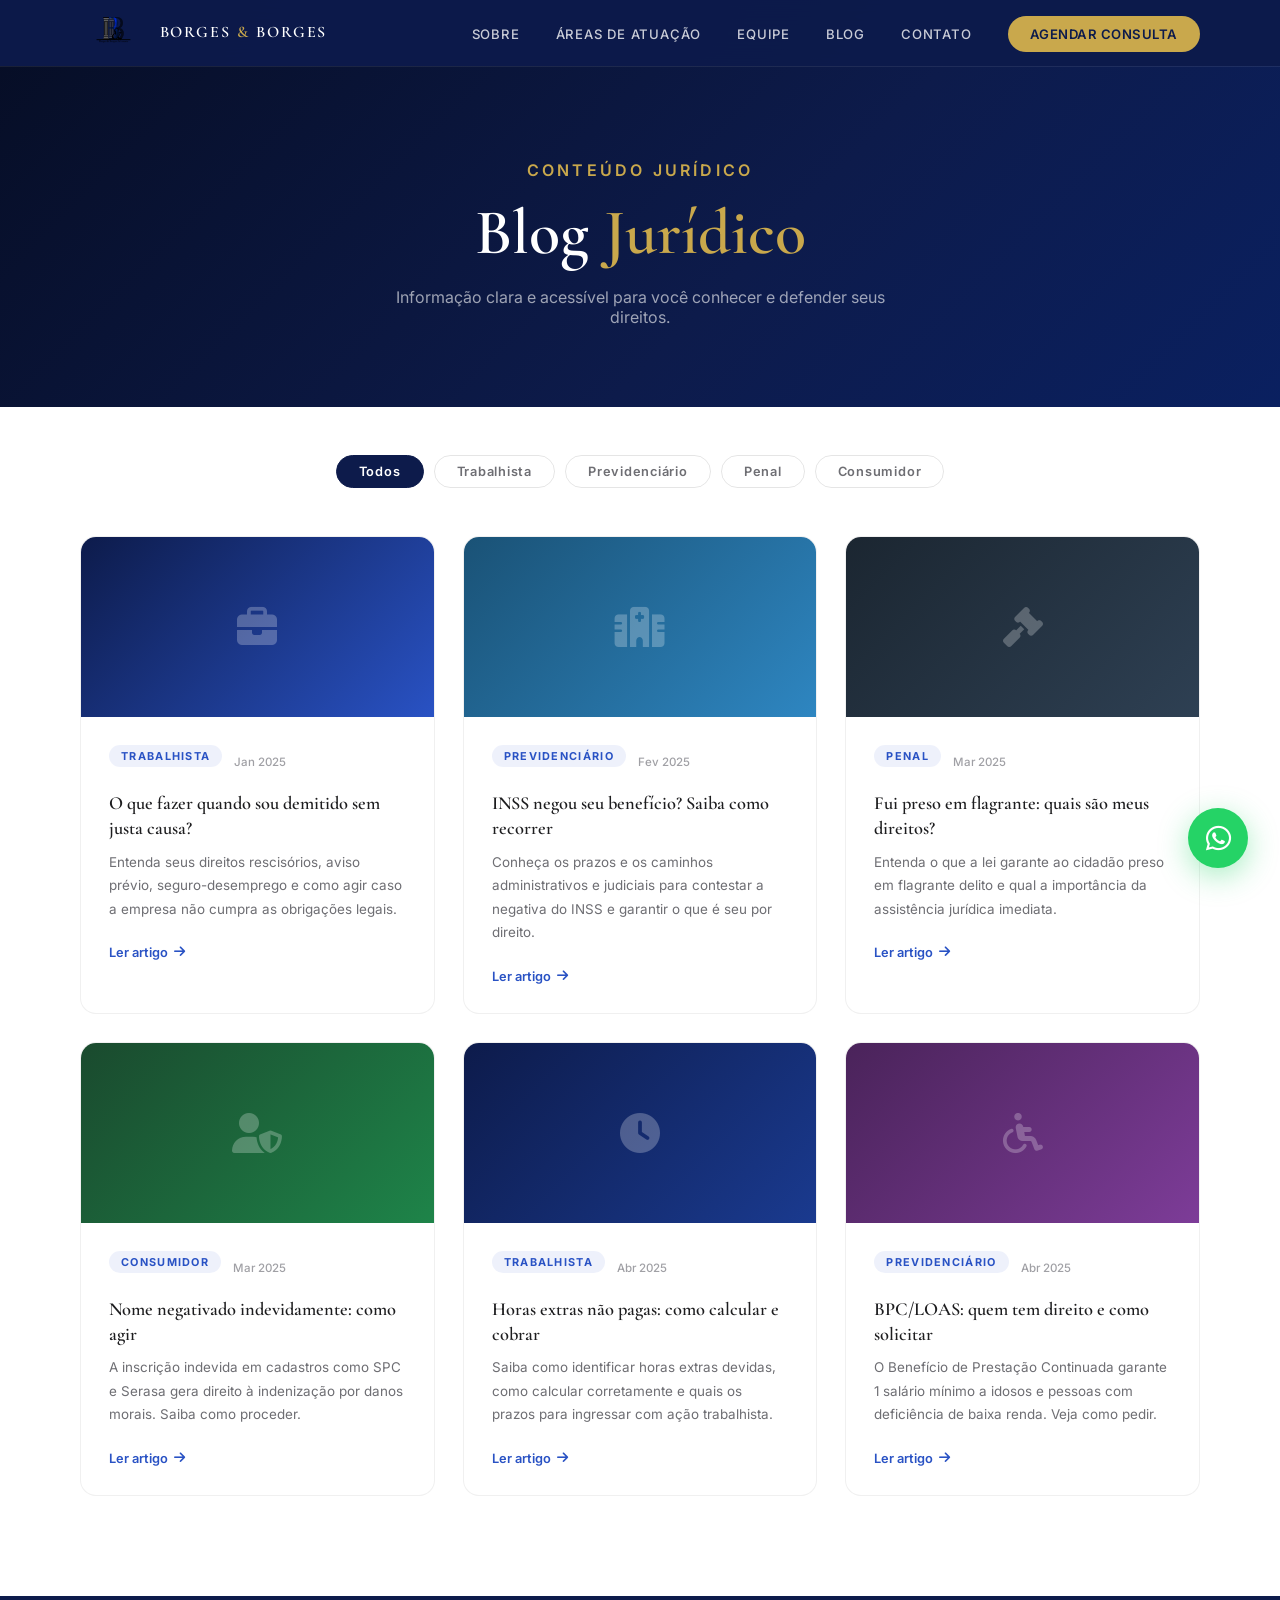
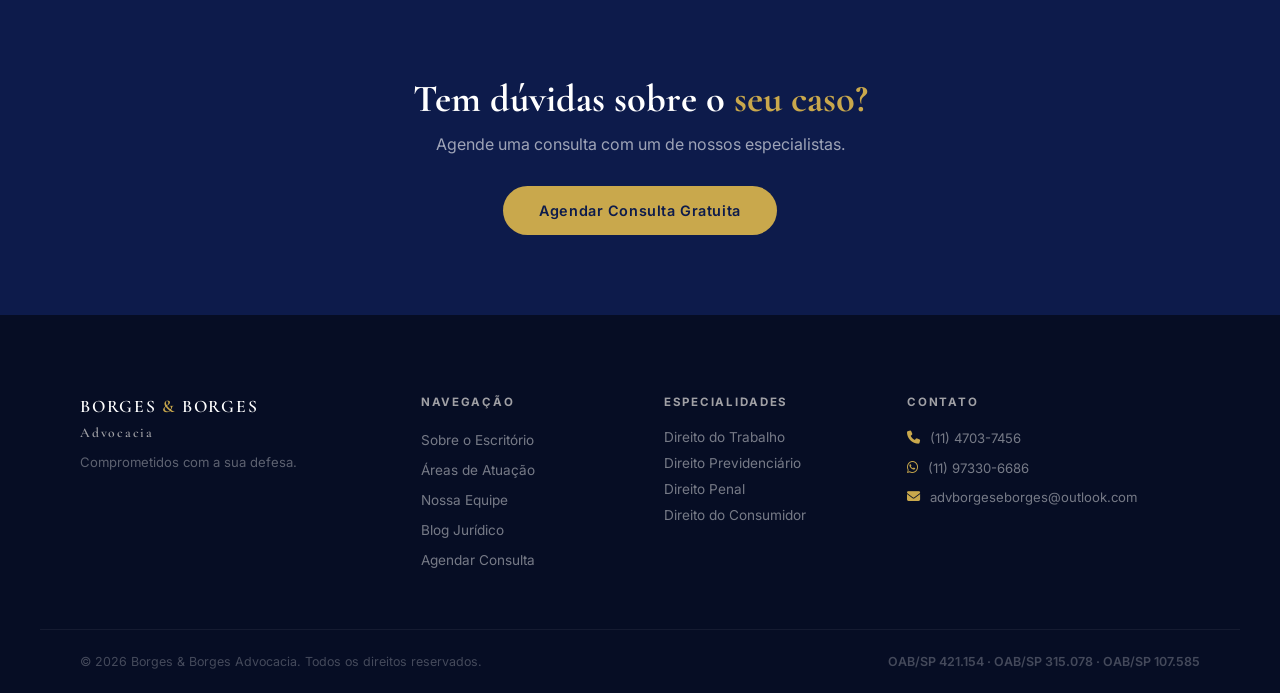
==== blog.html @ b7317983 "Initial commit: Borges & Borges Advocacia website - Minimalist design inspired by Apple - Multi-step" ====
<!DOCTYPE html>
<html lang="pt-BR">
<head>
  <meta charset="UTF-8" />
  <meta name="viewport" content="width=device-width, initial-scale=1.0" />
  <meta name="description" content="Blog Jurídico — Borges & Borges Advocacia. Artigos sobre Direito do Trabalho, Previdenciário, Penal e do Consumidor." />
  <title>Blog Jurídico — Borges & Borges Advocacia</title>
  <link rel="preconnect" href="https://fonts.googleapis.com" />
  <link rel="preconnect" href="https://fonts.gstatic.com" crossorigin />
  <link href="https://fonts.googleapis.com/css2?family=Cormorant+Garamond:ital,wght@0,300;0,400;0,500;0,600;0,700;1,400;1,600&family=Inter:wght@300;400;500;600&display=swap" rel="stylesheet" />
  <link rel="stylesheet" href="https://cdnjs.cloudflare.com/ajax/libs/font-awesome/6.5.0/css/all.min.css" />
  <link rel="stylesheet" href="css/style.css" />
  <style>
    /* Blog page extras */
    .blog-hero {
      background: linear-gradient(135deg, #060d24 0%, #0d1b4b 60%, #0a2060 100%);
      padding: 160px 40px 80px;
      text-align: center;
    }
    .blog-hero h1 {
      font-family: var(--font-serif);
      font-size: clamp(2.5rem, 5vw, 4rem);
      color: var(--white);
      font-weight: 600;
      margin-bottom: 16px;
    }
    .blog-hero h1 em { color: var(--gold); font-style: normal; }
    .blog-hero p {
      font-size: 1rem;
      color: rgba(255,255,255,0.6);
      max-width: 500px;
      margin: 0 auto;
    }

    .blog-filters {
      display: flex; justify-content: center; gap: 10px;
      flex-wrap: wrap;
      padding: 48px 40px 0;
      max-width: 900px; margin: 0 auto;
    }
    .filter-btn {
      padding: 8px 22px;
      border-radius: 50px;
      font-size: 0.8rem;
      font-weight: 600;
      letter-spacing: 0.06em;
      border: 1.5px solid rgba(0,0,0,0.1);
      background: transparent;
      color: var(--gray);
      cursor: pointer;
      transition: all 0.2s;
    }
    .filter-btn.active, .filter-btn:hover {
      background: var(--navy);
      color: var(--white);
      border-color: var(--navy);
    }

    .blog-page-grid {
      max-width: 1200px; margin: 0 auto;
      padding: 48px 40px 100px;
      display: grid;
      grid-template-columns: repeat(3, 1fr);
      gap: 28px;
    }

    .blog-page-card {
      background: var(--white);
      border-radius: 16px;
      overflow: hidden;
      border: 1px solid rgba(0,0,0,0.06);
      transition: all 0.4s ease;
    }
    .blog-page-card:hover { transform: translateY(-6px); box-shadow: 0 20px 60px rgba(0,0,0,0.1); }

    .blog-page-img {
      height: 180px;
      display: flex; align-items: center; justify-content: center;
    }
    .blog-page-img i { font-size: 2.5rem; color: rgba(255,255,255,0.25); }

    .blog-page-body { padding: 28px; }
    .blog-page-meta {
      display: flex; align-items: center; gap: 12px;
      margin-bottom: 12px;
    }
    .blog-page-date {
      font-size: 0.72rem;
      color: var(--silver);
      font-weight: 500;
    }
    .blog-page-body h3 {
      font-family: var(--font-serif);
      font-size: 1.15rem;
      font-weight: 600;
      color: var(--dark);
      line-height: 1.35;
      margin-bottom: 10px;
    }
    .blog-page-body p {
      font-size: 0.84rem;
      color: var(--gray);
      line-height: 1.75;
      margin-bottom: 20px;
    }
    .blog-read-link {
      display: inline-flex; align-items: center; gap: 6px;
      font-size: 0.8rem;
      font-weight: 600;
      color: var(--blue-light);
      transition: gap 0.2s;
    }
    .blog-read-link:hover { gap: 10px; }

    .blog-cta-banner {
      background: var(--navy);
      padding: 80px 40px;
      text-align: center;
    }
    .blog-cta-banner h2 {
      font-family: var(--font-serif);
      font-size: clamp(1.8rem, 3vw, 2.8rem);
      color: var(--white);
      margin-bottom: 12px;
    }
    .blog-cta-banner h2 em { color: var(--gold); font-style: normal; }
    .blog-cta-banner p {
      color: rgba(255,255,255,0.6);
      margin-bottom: 32px;
      font-size: 1rem;
    }

    @media (max-width: 900px) {
      .blog-page-grid { grid-template-columns: 1fr 1fr; }
    }
    @media (max-width: 600px) {
      .blog-page-grid { grid-template-columns: 1fr; padding: 32px 24px 60px; }
      .blog-hero { padding: 140px 24px 60px; }
      .blog-filters { padding: 32px 24px 0; }
    }
  </style>
</head>
<body>

  <!-- Navbar -->
  <nav id="navbar" class="scrolled">
    <div class="nav-container">
      <a href="index.html" class="nav-logo">
        <img src="assets/logo.png" alt="Borges & Borges Advocacia" onerror="this.style.display='none'" />
        <span class="nav-logo-text">BORGES <em>&</em> BORGES</span>
      </a>
      <ul class="nav-links">
        <li><a href="index.html#sobre">Sobre</a></li>
        <li><a href="index.html#areas">Áreas de Atuação</a></li>
        <li><a href="index.html#equipe">Equipe</a></li>
        <li><a href="blog.html">Blog</a></li>
        <li><a href="index.html#contato">Contato</a></li>
        <li><a href="index.html#agendamento" class="nav-cta">Agendar Consulta</a></li>
      </ul>
      <button class="nav-toggle" id="navToggle" aria-label="Menu">
        <span></span><span></span><span></span>
      </button>
    </div>
  </nav>

  <!-- Blog Hero -->
  <div class="blog-hero">
    <p class="section-eyebrow" style="color:var(--gold); display:block; margin-bottom:14px;">Conteúdo Jurídico</p>
    <h1>Blog <em>Jurídico</em></h1>
    <p>Informação clara e acessível para você conhecer e defender seus direitos.</p>
  </div>

  <!-- Filters -->
  <div class="blog-filters">
    <button class="filter-btn active">Todos</button>
    <button class="filter-btn">Trabalhista</button>
    <button class="filter-btn">Previdenciário</button>
    <button class="filter-btn">Penal</button>
    <button class="filter-btn">Consumidor</button>
  </div>

  <!-- Articles Grid -->
  <div class="blog-page-grid">

    <article class="blog-page-card reveal-up">
      <div class="blog-page-img" style="background: linear-gradient(135deg, var(--navy), #2952c4);">
        <i class="fas fa-briefcase"></i>
      </div>
      <div class="blog-page-body">
        <div class="blog-page-meta">
          <span class="blog-tag">Trabalhista</span>
          <span class="blog-page-date">Jan 2025</span>
        </div>
        <h3>O que fazer quando sou demitido sem justa causa?</h3>
        <p>Entenda seus direitos rescisórios, aviso prévio, seguro-desemprego e como agir caso a empresa não cumpra as obrigações legais.</p>
        <a href="#" class="blog-read-link">Ler artigo <i class="fas fa-arrow-right"></i></a>
      </div>
    </article>

    <article class="blog-page-card reveal-up delay-1">
      <div class="blog-page-img" style="background: linear-gradient(135deg, #1a5276, #2e86c1);">
        <i class="fas fa-hospital"></i>
      </div>
      <div class="blog-page-body">
        <div class="blog-page-meta">
          <span class="blog-tag">Previdenciário</span>
          <span class="blog-page-date">Fev 2025</span>
        </div>
        <h3>INSS negou seu benefício? Saiba como recorrer</h3>
        <p>Conheça os prazos e os caminhos administrativos e judiciais para contestar a negativa do INSS e garantir o que é seu por direito.</p>
        <a href="#" class="blog-read-link">Ler artigo <i class="fas fa-arrow-right"></i></a>
      </div>
    </article>

    <article class="blog-page-card reveal-up delay-2">
      <div class="blog-page-img" style="background: linear-gradient(135deg, #1b2631, #2e4053);">
        <i class="fas fa-gavel"></i>
      </div>
      <div class="blog-page-body">
        <div class="blog-page-meta">
          <span class="blog-tag">Penal</span>
          <span class="blog-page-date">Mar 2025</span>
        </div>
        <h3>Fui preso em flagrante: quais são meus direitos?</h3>
        <p>Entenda o que a lei garante ao cidadão preso em flagrante delito e qual a importância da assistência jurídica imediata.</p>
        <a href="#" class="blog-read-link">Ler artigo <i class="fas fa-arrow-right"></i></a>
      </div>
    </article>

    <article class="blog-page-card reveal-up delay-1">
      <div class="blog-page-img" style="background: linear-gradient(135deg, #1a4a2e, #1e8449);">
        <i class="fas fa-user-shield"></i>
      </div>
      <div class="blog-page-body">
        <div class="blog-page-meta">
          <span class="blog-tag">Consumidor</span>
          <span class="blog-page-date">Mar 2025</span>
        </div>
        <h3>Nome negativado indevidamente: como agir</h3>
        <p>A inscrição indevida em cadastros como SPC e Serasa gera direito à indenização por danos morais. Saiba como proceder.</p>
        <a href="#" class="blog-read-link">Ler artigo <i class="fas fa-arrow-right"></i></a>
      </div>
    </article>

    <article class="blog-page-card reveal-up delay-2">
      <div class="blog-page-img" style="background: linear-gradient(135deg, var(--navy), #1a3a8f);">
        <i class="fas fa-clock"></i>
      </div>
      <div class="blog-page-body">
        <div class="blog-page-meta">
          <span class="blog-tag">Trabalhista</span>
          <span class="blog-page-date">Abr 2025</span>
        </div>
        <h3>Horas extras não pagas: como calcular e cobrar</h3>
        <p>Saiba como identificar horas extras devidas, como calcular corretamente e quais os prazos para ingressar com ação trabalhista.</p>
        <a href="#" class="blog-read-link">Ler artigo <i class="fas fa-arrow-right"></i></a>
      </div>
    </article>

    <article class="blog-page-card reveal-up delay-3">
      <div class="blog-page-img" style="background: linear-gradient(135deg, #4a235a, #7d3c98);">
        <i class="fas fa-wheelchair"></i>
      </div>
      <div class="blog-page-body">
        <div class="blog-page-meta">
          <span class="blog-tag">Previdenciário</span>
          <span class="blog-page-date">Abr 2025</span>
        </div>
        <h3>BPC/LOAS: quem tem direito e como solicitar</h3>
        <p>O Benefício de Prestação Continuada garante 1 salário mínimo a idosos e pessoas com deficiência de baixa renda. Veja como pedir.</p>
        <a href="#" class="blog-read-link">Ler artigo <i class="fas fa-arrow-right"></i></a>
      </div>
    </article>

  </div>

  <!-- CTA Banner -->
  <div class="blog-cta-banner">
    <h2>Tem dúvidas sobre o <em>seu caso?</em></h2>
    <p>Agende uma consulta com um de nossos especialistas.</p>
    <a href="index.html#agendamento" class="btn-primary">Agendar Consulta Gratuita</a>
  </div>

  <!-- Footer -->
  <footer id="footer">
    <div class="footer-top">
      <div class="footer-brand">
        <p class="footer-brand-name">BORGES <span>&</span> BORGES<br /><em>Advocacia</em></p>
        <p class="footer-tagline">Comprometidos com a sua defesa.</p>
      </div>
      <div class="footer-nav">
        <h5>Navegação</h5>
        <ul>
          <li><a href="index.html#sobre">Sobre o Escritório</a></li>
          <li><a href="index.html#areas">Áreas de Atuação</a></li>
          <li><a href="index.html#equipe">Nossa Equipe</a></li>
          <li><a href="blog.html">Blog Jurídico</a></li>
          <li><a href="index.html#agendamento">Agendar Consulta</a></li>
        </ul>
      </div>
      <div class="footer-areas">
        <h5>Especialidades</h5>
        <ul>
          <li>Direito do Trabalho</li>
          <li>Direito Previdenciário</li>
          <li>Direito Penal</li>
          <li>Direito do Consumidor</li>
        </ul>
      </div>
      <div class="footer-contact">
        <h5>Contato</h5>
        <p><i class="fas fa-phone"></i> (11) 4703-7456</p>
        <p><i class="fab fa-whatsapp"></i> (11) 97330-6686</p>
        <p><i class="fas fa-envelope"></i> advborgeseborges@outlook.com</p>
      </div>
    </div>
    <div class="footer-bottom">
      <p>© <span id="year"></span> Borges & Borges Advocacia. Todos os direitos reservados.</p>
      <p class="footer-oab">OAB/SP 421.154 · OAB/SP 315.078 · OAB/SP 107.585</p>
    </div>
  </footer>

  <a href="https://wa.me/5511973306686?text=Olá!%20Vim%20pelo%20site%20e%20gostaria%20de%20agendar%20uma%20consulta."
     target="_blank" class="whatsapp-float" aria-label="WhatsApp">
    <i class="fab fa-whatsapp"></i>
    <span class="wpp-tooltip">Fale no WhatsApp</span>
  </a>

  <button id="backTop" aria-label="Voltar ao topo"><i class="fas fa-chevron-up"></i></button>

  <script>
    // Filter buttons
    document.querySelectorAll('.filter-btn').forEach(btn => {
      btn.addEventListener('click', function() {
        document.querySelectorAll('.filter-btn').forEach(b => b.classList.remove('active'));
        this.classList.add('active');
      });
    });
    // Year
    document.getElementById('year').textContent = new Date().getFullYear();
    // Back to top
    const backTop = document.getElementById('backTop');
    window.addEventListener('scroll', () => {
      backTop.classList.toggle('visible', window.scrollY > 400);
    });
    backTop.addEventListener('click', () => window.scrollTo({ top: 0, behavior: 'smooth' }));
    // Reveal
    const obs = new IntersectionObserver(entries => {
      entries.forEach(e => { if (e.isIntersecting) { e.target.classList.add('visible'); obs.unobserve(e.target); }});
    }, { threshold: 0.1 });
    document.querySelectorAll('.reveal-up').forEach(el => obs.observe(el));
  </script>
</body>
</html>
---- css/style.css ----
/* ═══════════════════════════════════════════════════
   BORGES & BORGES ADVOCACIA — Stylesheet
   Design: Apple-inspired minimalism + Red Bull dynamics
═══════════════════════════════════════════════════ */

/* ── Reset & Variables ──────────────────────────── */
*, *::before, *::after { box-sizing: border-box; margin: 0; padding: 0; }

:root {
  --navy:       #0d1b4b;
  --blue:       #1a3a8f;
  --blue-light: #2952c4;
  --black:      #0a0a0a;
  --dark:       #1d1d1f;
  --gray:       #6e6e73;
  --silver:     #a0a0a5;
  --off-white:  #f5f5f7;
  --white:      #ffffff;
  --gold:       #c9a84c;

  --font-serif: 'Cormorant Garamond', Georgia, serif;
  --font-sans:  'Inter', -apple-system, sans-serif;

  --radius:     12px;
  --transition: 0.4s cubic-bezier(0.25, 0.46, 0.45, 0.94);
  --shadow:     0 20px 60px rgba(0,0,0,0.12);
  --shadow-lg:  0 40px 100px rgba(0,0,0,0.2);
}

html { scroll-behavior: smooth; font-size: 16px; }

body {
  font-family: var(--font-sans);
  background: var(--white);
  color: var(--dark);
  overflow-x: hidden;
  -webkit-font-smoothing: antialiased;
}

a { text-decoration: none; color: inherit; }
ul { list-style: none; }
img { max-width: 100%; display: block; }
input, select, textarea, button { font-family: var(--font-sans); }

.hidden { display: none !important; }

/* ── Loader ─────────────────────────────────────── */
#loader {
  position: fixed; inset: 0;
  background: var(--navy);
  display: flex; align-items: center; justify-content: center;
  z-index: 9999;
  transition: opacity 0.6s ease, visibility 0.6s ease;
}
#loader.hide { opacity: 0; visibility: hidden; }

.loader-inner { text-align: center; }
.loader-logo { width: 80px; margin: 0 auto 20px; opacity: 0.9; }
.loader-text {
  font-family: var(--font-serif);
  font-size: 1.4rem;
  color: var(--white);
  letter-spacing: 0.3em;
  font-weight: 300;
}
.loader-text span { color: var(--gold); }
.loader-bar {
  width: 200px; height: 2px;
  background: rgba(255,255,255,0.15);
  margin: 20px auto 0;
  border-radius: 2px;
  overflow: hidden;
}
.loader-fill {
  height: 100%;
  background: linear-gradient(90deg, var(--gold), var(--blue-light));
  animation: loading 1.8s ease forwards;
}
@keyframes loading {
  from { width: 0; }
  to   { width: 100%; }
}

/* ── Navbar ─────────────────────────────────────── */
#navbar {
  position: fixed; top: 0; left: 0; right: 0;
  z-index: 1000;
  padding: 20px 0;
  transition: all 0.4s ease;
}
#navbar.scrolled {
  background: rgba(13, 27, 75, 0.96);
  backdrop-filter: blur(20px);
  -webkit-backdrop-filter: blur(20px);
  padding: 14px 0;
  box-shadow: 0 1px 0 rgba(255,255,255,0.08);
}

.nav-container {
  max-width: 1200px; margin: 0 auto;
  padding: 0 40px;
  display: flex; align-items: center; justify-content: space-between;
}

.nav-logo {
  display: flex; align-items: center; gap: 12px;
}
.nav-logo img { height: 38px; width: auto; }
.nav-logo-text {
  font-family: var(--font-serif);
  font-size: 1rem;
  color: var(--white);
  font-weight: 600;
  letter-spacing: 0.12em;
  line-height: 1.2;
}
.nav-logo-text em { color: var(--gold); font-style: normal; }

.nav-links {
  display: flex; align-items: center; gap: 36px;
}
.nav-links a {
  font-size: 0.82rem;
  font-weight: 500;
  color: rgba(255,255,255,0.78);
  letter-spacing: 0.06em;
  transition: color var(--transition);
  text-transform: uppercase;
}
.nav-links a:hover { color: var(--white); }

.nav-cta {
  background: var(--gold) !important;
  color: var(--navy) !important;
  padding: 10px 22px;
  border-radius: 50px;
  font-weight: 600 !important;
  color: var(--navy) !important;
  letter-spacing: 0.04em !important;
  transition: all var(--transition) !important;
}
.nav-cta:hover { background: #e0b95a !important; transform: translateY(-1px); }

.nav-toggle {
  display: none;
  flex-direction: column; gap: 5px;
  background: none; border: none; cursor: pointer; padding: 4px;
}
.nav-toggle span {
  display: block; width: 24px; height: 2px;
  background: var(--white);
  transition: all 0.3s ease;
  border-radius: 2px;
}

/* Mobile Menu */
.mobile-menu {
  position: fixed; top: 0; right: -100%;
  width: 280px; height: 100vh;
  background: var(--navy);
  z-index: 999;
  transition: right 0.4s cubic-bezier(0.25, 0.46, 0.45, 0.94);
  padding: 100px 40px 40px;
  box-shadow: -20px 0 60px rgba(0,0,0,0.3);
}
.mobile-menu.open { right: 0; }
.mobile-menu ul { display: flex; flex-direction: column; gap: 24px; }
.mobile-menu a {
  font-size: 1.1rem;
  color: rgba(255,255,255,0.8);
  font-weight: 500;
  transition: color 0.2s;
}
.mobile-menu a:hover { color: var(--white); }
.mobile-menu .cta {
  background: var(--gold);
  color: var(--navy);
  padding: 12px 24px;
  border-radius: 50px;
  text-align: center;
  font-weight: 600;
  display: block;
}

/* ── Scroll Animations ──────────────────────────── */
.reveal-up, .reveal-left, .reveal-right {
  opacity: 0;
  transition: opacity 0.8s ease, transform 0.8s cubic-bezier(0.25, 0.46, 0.45, 0.94);
}
.reveal-up    { transform: translateY(50px); }
.reveal-left  { transform: translateX(-50px); }
.reveal-right { transform: translateX(50px); }

.reveal-up.visible,
.reveal-left.visible,
.reveal-right.visible {
  opacity: 1;
  transform: translate(0);
}

.delay-1 { transition-delay: 0.1s; }
.delay-2 { transition-delay: 0.2s; }
.delay-3 { transition-delay: 0.3s; }
.delay-4 { transition-delay: 0.4s; }

/* ── Buttons ────────────────────────────────────── */
.btn-primary {
  display: inline-flex; align-items: center; gap: 8px;
  background: var(--gold);
  color: var(--navy);
  padding: 16px 36px;
  border-radius: 50px;
  font-weight: 600;
  font-size: 0.9rem;
  letter-spacing: 0.04em;
  border: none; cursor: pointer;
  transition: all var(--transition);
}
.btn-primary:hover { background: #e0b95a; transform: translateY(-2px); box-shadow: 0 12px 30px rgba(201,168,76,0.35); }
.btn-primary.full { width: 100%; justify-content: center; }

.btn-ghost {
  display: inline-flex; align-items: center; gap: 8px;
  background: transparent;
  color: var(--white);
  padding: 16px 36px;
  border-radius: 50px;
  font-weight: 500;
  font-size: 0.9rem;
  letter-spacing: 0.04em;
  border: 1.5px solid rgba(255,255,255,0.35);
  transition: all var(--transition);
}
.btn-ghost:hover { border-color: var(--white); background: rgba(255,255,255,0.08); }

.btn-outline {
  display: inline-flex; align-items: center; gap: 8px;
  background: transparent;
  color: var(--navy);
  padding: 14px 32px;
  border-radius: 50px;
  font-weight: 600;
  font-size: 0.85rem;
  letter-spacing: 0.04em;
  border: 2px solid var(--navy);
  transition: all var(--transition);
}
.btn-outline:hover { background: var(--navy); color: var(--white); }

/* ── Section Commons ────────────────────────────── */
.section-container {
  max-width: 1200px;
  margin: 0 auto;
  padding: 120px 40px;
}

.section-header { text-align: center; margin-bottom: 72px; }
.section-eyebrow {
  display: inline-block;
  font-size: 0.75rem;
  font-weight: 600;
  letter-spacing: 0.2em;
  text-transform: uppercase;
  color: var(--blue-light);
  margin-bottom: 14px;
}
.section-eyebrow.light { color: var(--gold); }

.section-title {
  font-family: var(--font-serif);
  font-size: clamp(2.2rem, 4vw, 3.4rem);
  font-weight: 600;
  color: var(--dark);
  line-height: 1.15;
}
.section-title em { color: var(--blue); font-style: normal; }
.section-title.light { color: var(--white); }
.section-title.light em { color: var(--gold); }

.section-subtitle {
  font-size: 1.05rem;
  color: var(--gray);
  max-width: 580px;
  margin: 16px auto 0;
  line-height: 1.7;
}

/* ── Hero ───────────────────────────────────────── */
#hero {
  position: relative;
  min-height: 100vh;
  display: flex; align-items: center; justify-content: center;
  overflow: hidden;
}

.hero-bg {
  position: absolute; inset: 0;
  background: linear-gradient(135deg, #060d24 0%, #0d1b4b 50%, #0a2060 100%);
}
.hero-overlay {
  position: absolute; inset: 0;
  background: radial-gradient(ellipse at 70% 50%, rgba(26,58,143,0.4) 0%, transparent 70%);
}
.hero-grid {
  position: absolute; inset: 0;
  background-image:
    linear-gradient(rgba(255,255,255,0.03) 1px, transparent 1px),
    linear-gradient(90deg, rgba(255,255,255,0.03) 1px, transparent 1px);
  background-size: 80px 80px;
  mask-image: radial-gradient(ellipse at center, black 20%, transparent 80%);
}

.hero-content {
  position: relative; z-index: 2;
  text-align: center;
  padding: 0 24px;
  max-width: 900px;
}

.hero-eyebrow {
  display: inline-block;
  font-size: 0.72rem;
  font-weight: 600;
  letter-spacing: 0.3em;
  text-transform: uppercase;
  color: var(--gold);
  margin-bottom: 24px;
}

.hero-title {
  font-family: var(--font-serif);
  font-size: clamp(3rem, 7vw, 6rem);
  font-weight: 600;
  color: var(--white);
  line-height: 1.05;
  margin-bottom: 24px;
}
.hero-title-accent {
  background: linear-gradient(135deg, var(--gold) 0%, #e8c96a 50%, var(--gold) 100%);
  -webkit-background-clip: text;
  -webkit-text-fill-color: transparent;
  background-clip: text;
}

.hero-subtitle {
  font-size: clamp(0.95rem, 1.8vw, 1.15rem);
  color: rgba(255,255,255,0.65);
  line-height: 1.8;
  margin-bottom: 48px;
}

.hero-actions {
  display: flex; align-items: center; justify-content: center;
  gap: 16px; flex-wrap: wrap;
}

.hero-scroll {
  position: absolute; bottom: 40px; left: 50%;
  transform: translateX(-50%);
  display: flex; flex-direction: column; align-items: center; gap: 8px;
  color: rgba(255,255,255,0.4);
  font-size: 0.7rem;
  letter-spacing: 0.15em;
  text-transform: uppercase;
}
.hero-scroll-line {
  width: 1px; height: 50px;
  background: linear-gradient(to bottom, rgba(255,255,255,0.4), transparent);
  animation: scrollLine 2s ease infinite;
}
@keyframes scrollLine {
  0%   { transform: scaleY(0); transform-origin: top; }
  50%  { transform: scaleY(1); transform-origin: top; }
  51%  { transform: scaleY(1); transform-origin: bottom; }
  100% { transform: scaleY(0); transform-origin: bottom; }
}

/* ── Stats ──────────────────────────────────────── */
#stats {
  background: var(--dark);
  padding: 0;
}
.stats-container {
  max-width: 1200px; margin: 0 auto;
  padding: 60px 40px;
  display: flex; align-items: center; justify-content: space-around;
  flex-wrap: wrap; gap: 32px;
}
.stat-item {
  text-align: center;
}
.stat-number {
  display: block;
  font-family: var(--font-serif);
  font-size: 3.2rem;
  font-weight: 600;
  color: var(--white);
  line-height: 1;
}
.stat-symbol {
  font-family: var(--font-serif);
  font-size: 2rem;
  color: var(--gold);
  vertical-align: super;
}
.stat-label {
  display: block;
  font-size: 0.75rem;
  font-weight: 500;
  color: var(--silver);
  letter-spacing: 0.1em;
  text-transform: uppercase;
  margin-top: 8px;
}
.stat-divider {
  width: 1px; height: 60px;
  background: rgba(255,255,255,0.1);
}

/* ── Sobre ──────────────────────────────────────── */
#sobre { background: var(--off-white); }

.sobre-grid {
  display: grid;
  grid-template-columns: 1fr 1fr;
  gap: 80px;
  align-items: center;
}

.sobre-visual { position: relative; }
.sobre-img-frame {
  position: relative;
  width: 100%; padding-top: 110%;
  border-radius: var(--radius);
  overflow: hidden;
}
.sobre-img-bg {
  position: absolute; inset: 0;
  background: linear-gradient(135deg, var(--navy) 0%, var(--blue) 60%, var(--blue-light) 100%);
  display: flex; align-items: center; justify-content: center;
}
.sobre-img-bg::after {
  content: '';
  position: absolute; inset: 0;
  background: url("data:image/svg+xml,%3Csvg width='60' height='60' viewBox='0 0 60 60' xmlns='http://www.w3.org/2000/svg'%3E%3Cg fill='none' fill-rule='evenodd'%3E%3Cg fill='%23ffffff' fill-opacity='0.04'%3E%3Cpath d='M36 34v-4h-2v4h-4v2h4v4h2v-4h4v-2h-4zm0-30V0h-2v4h-4v2h4v4h2V6h4V4h-4zM6 34v-4H4v4H0v2h4v4h2v-4h4v-2H6zM6 4V0H4v4H0v2h4v4h2V6h4V4H6z'/%3E%3C/g%3E%3C/g%3E%3C/svg%3E");
}

.sobre-badge {
  position: absolute; bottom: -20px; right: -20px;
  background: var(--gold);
  color: var(--navy);
  padding: 20px 24px;
  border-radius: var(--radius);
  display: flex; align-items: center; gap: 10px;
  font-weight: 700;
  font-size: 0.9rem;
  box-shadow: var(--shadow);
  z-index: 2;
}
.sobre-badge i { font-size: 1.4rem; }

.sobre-pillar {
  position: absolute; left: -30px; top: 50%;
  transform: translateY(-50%);
  display: flex; gap: 6px;
}
.pillar-line {
  width: 4px; height: 80px;
  background: linear-gradient(to bottom, var(--navy), transparent);
  border-radius: 4px;
  opacity: 0.3;
}

.sobre-text .section-eyebrow { text-align: left; }
.section-title { text-align: left; }

.sobre-desc {
  font-size: 1rem;
  color: var(--gray);
  line-height: 1.8;
  margin-top: 20px;
}
.sobre-desc strong { color: var(--dark); }

.sobre-valores {
  display: flex; flex-direction: column; gap: 20px;
  margin-top: 36px;
}
.valor-item {
  display: flex; align-items: flex-start; gap: 16px;
}
.valor-item i {
  font-size: 1.2rem;
  color: var(--blue-light);
  margin-top: 2px;
  flex-shrink: 0;
}
.valor-item strong { display: block; font-size: 0.95rem; color: var(--dark); }
.valor-item span { font-size: 0.85rem; color: var(--gray); }

/* ── Áreas ──────────────────────────────────────── */
#areas { background: var(--white); }

.areas-grid {
  display: grid;
  grid-template-columns: repeat(4, 1fr);
  gap: 24px;
}

.area-card {
  position: relative;
  background: var(--off-white);
  border-radius: 16px;
  padding: 40px 32px;
  overflow: hidden;
  border: 1px solid rgba(0,0,0,0.06);
  transition: all var(--transition);
  cursor: default;
}
.area-card:hover {
  background: var(--navy);
  transform: translateY(-8px);
  box-shadow: var(--shadow-lg);
  border-color: transparent;
}

.area-icon {
  width: 56px; height: 56px;
  background: var(--navy);
  border-radius: 14px;
  display: flex; align-items: center; justify-content: center;
  margin-bottom: 24px;
  transition: background var(--transition);
}
.area-card:hover .area-icon { background: rgba(255,255,255,0.15); }
.area-icon i { font-size: 1.3rem; color: var(--gold); }

.area-card h3 {
  font-family: var(--font-serif);
  font-size: 1.3rem;
  font-weight: 600;
  color: var(--dark);
  margin-bottom: 14px;
  transition: color var(--transition);
}
.area-card:hover h3 { color: var(--white); }

.area-card p {
  font-size: 0.85rem;
  color: var(--gray);
  line-height: 1.75;
  transition: color var(--transition);
}
.area-card:hover p { color: rgba(255,255,255,0.65); }

.area-link {
  display: inline-flex; align-items: center; gap: 8px;
  font-size: 0.82rem;
  font-weight: 600;
  color: var(--blue-light);
  margin-top: 24px;
  letter-spacing: 0.04em;
  transition: all var(--transition);
}
.area-card:hover .area-link { color: var(--gold); }
.area-link i { transition: transform 0.2s; }
.area-link:hover i { transform: translateX(4px); }

.area-bg-icon {
  position: absolute; right: -10px; bottom: -20px;
  font-size: 7rem;
  color: rgba(0,0,0,0.04);
  pointer-events: none;
  transition: color var(--transition);
}
.area-card:hover .area-bg-icon { color: rgba(255,255,255,0.04); }

/* ── Equipe ─────────────────────────────────────── */
#equipe { background: var(--off-white); }

.equipe-grid {
  display: grid;
  grid-template-columns: repeat(3, 1fr);
  gap: 28px;
}

.membro-card {
  background: var(--white);
  border-radius: 20px;
  padding: 40px 32px;
  border: 1px solid rgba(0,0,0,0.06);
  transition: all var(--transition);
  position: relative;
}
.membro-card:hover { transform: translateY(-6px); box-shadow: var(--shadow); }
.membro-card.featured {
  background: var(--navy);
  border-color: transparent;
}

.membro-avatar {
  position: relative;
  margin-bottom: 28px;
}
.avatar-placeholder {
  width: 80px; height: 80px;
  background: linear-gradient(135deg, var(--navy), var(--blue-light));
  border-radius: 50%;
  display: flex; align-items: center; justify-content: center;
}
.membro-card.featured .avatar-placeholder {
  background: linear-gradient(135deg, var(--gold), #e8c96a);
}
.avatar-placeholder span {
  font-family: var(--font-serif);
  font-size: 1.6rem;
  font-weight: 600;
  color: var(--white);
}
.membro-card.featured .avatar-placeholder span { color: var(--navy); }

.membro-status {
  position: absolute; top: 0; right: 0;
  font-size: 0.68rem;
  font-weight: 600;
  letter-spacing: 0.08em;
  text-transform: uppercase;
  background: var(--off-white);
  color: var(--gray);
  padding: 5px 12px;
  border-radius: 50px;
}
.membro-status.admin { background: var(--gold); color: var(--navy); }
.membro-card.featured .membro-status {
  background: rgba(255,255,255,0.15);
  color: var(--gold);
}

.membro-card h3 {
  font-family: var(--font-serif);
  font-size: 1.25rem;
  font-weight: 600;
  color: var(--dark);
  line-height: 1.3;
  margin-bottom: 6px;
}
.membro-card.featured h3 { color: var(--white); }

.membro-oab {
  font-size: 0.75rem;
  font-weight: 600;
  color: var(--blue-light);
  letter-spacing: 0.1em;
  margin-bottom: 16px;
}
.membro-card.featured .membro-oab { color: var(--gold); }

.membro-desc {
  font-size: 0.85rem;
  color: var(--gray);
  line-height: 1.75;
  margin-bottom: 20px;
}
.membro-card.featured .membro-desc { color: rgba(255,255,255,0.6); }

.membro-areas {
  display: flex; flex-wrap: wrap; gap: 6px;
}
.membro-areas span {
  font-size: 0.7rem;
  font-weight: 600;
  letter-spacing: 0.06em;
  padding: 4px 12px;
  border-radius: 50px;
  background: var(--off-white);
  color: var(--navy);
  border: 1px solid rgba(0,0,0,0.08);
}
.membro-card.featured .membro-areas span {
  background: rgba(255,255,255,0.1);
  color: rgba(255,255,255,0.7);
  border-color: rgba(255,255,255,0.15);
}

/* ── Agendamento ────────────────────────────────── */
#agendamento { background: var(--navy); }

.agendar-wrapper {
  display: grid;
  grid-template-columns: 1fr 1fr;
  gap: 80px;
  align-items: start;
}

.agendar-desc {
  font-size: 1rem;
  color: rgba(255,255,255,0.6);
  line-height: 1.8;
  margin-top: 20px;
  margin-bottom: 36px;
}

.agendar-opcoes {
  display: flex; flex-direction: column; gap: 20px;
}
.opcao-item {
  display: flex; align-items: flex-start; gap: 16px;
}
.opcao-item i {
  font-size: 1.1rem;
  color: var(--gold);
  margin-top: 2px;
  flex-shrink: 0;
  width: 20px;
}
.opcao-item strong { display: block; font-size: 0.9rem; color: var(--white); }
.opcao-item span { font-size: 0.82rem; color: rgba(255,255,255,0.5); }

/* Form Box */
.agendar-form-box {
  background: var(--white);
  border-radius: 20px;
  padding: 48px 40px;
  box-shadow: var(--shadow-lg);
}

.form-steps { position: relative; }
.form-step { display: none; }
.form-step.active { display: block; }

.form-step h4 {
  font-family: var(--font-serif);
  font-size: 1.15rem;
  color: var(--dark);
  margin-bottom: 24px;
}

.tipo-grid {
  display: grid; grid-template-columns: repeat(3, 1fr);
  gap: 10px; margin-bottom: 20px;
}
.tipo-option input { display: none; }
.tipo-card {
  display: flex; flex-direction: column; align-items: center;
  gap: 8px; padding: 16px 10px;
  border: 2px solid var(--off-white);
  border-radius: var(--radius);
  cursor: pointer;
  transition: all 0.2s;
}
.tipo-card i { font-size: 1.4rem; color: var(--silver); transition: color 0.2s; }
.tipo-card span { font-size: 0.75rem; font-weight: 600; color: var(--gray); }
.tipo-option input:checked + .tipo-card {
  border-color: var(--blue-light);
  background: rgba(41,82,196,0.06);
}
.tipo-option input:checked + .tipo-card i { color: var(--blue-light); }

.form-group { margin-bottom: 16px; }
.form-group label {
  display: block;
  font-size: 0.78rem;
  font-weight: 600;
  color: var(--dark);
  margin-bottom: 6px;
  letter-spacing: 0.04em;
}
.form-group input,
.form-group select,
.form-group textarea {
  width: 100%;
  padding: 12px 16px;
  border: 1.5px solid #e5e5ea;
  border-radius: 10px;
  font-size: 0.9rem;
  color: var(--dark);
  background: var(--white);
  transition: border-color 0.2s, box-shadow 0.2s;
  outline: none;
  appearance: none;
}
.form-group input:focus,
.form-group select:focus,
.form-group textarea:focus {
  border-color: var(--blue-light);
  box-shadow: 0 0 0 3px rgba(41,82,196,0.1);
}
.form-group textarea { resize: vertical; min-height: 80px; }

.form-row {
  display: grid; grid-template-columns: 1fr 1fr; gap: 12px;
}

.form-nav {
  display: flex; justify-content: space-between; align-items: center;
  margin-top: 20px; gap: 12px;
}

.btn-step-next {
  display: inline-flex; align-items: center; gap: 8px;
  background: var(--navy);
  color: var(--white);
  border: none; cursor: pointer;
  padding: 12px 28px;
  border-radius: 50px;
  font-size: 0.85rem;
  font-weight: 600;
  transition: all var(--transition);
  margin-top: 10px;
}
.btn-step-next:hover { background: var(--blue); }

.btn-step-back {
  display: inline-flex; align-items: center; gap: 8px;
  background: transparent;
  color: var(--gray);
  border: 1.5px solid #e5e5ea; cursor: pointer;
  padding: 12px 20px;
  border-radius: 50px;
  font-size: 0.85rem;
  font-weight: 500;
  transition: all 0.2s;
}
.btn-step-back:hover { border-color: var(--gray); color: var(--dark); }

.form-obs {
  font-size: 0.78rem;
  color: var(--silver);
  margin: 8px 0 16px;
  line-height: 1.5;
}

.step-dots {
  display: flex; justify-content: center; gap: 8px;
  margin-top: 28px;
}
.dot {
  width: 8px; height: 8px;
  border-radius: 50%;
  background: #e5e5ea;
  transition: all 0.3s;
  cursor: pointer;
}
.dot.active { background: var(--navy); width: 24px; border-radius: 4px; }

/* Success Step */
.success-step { text-align: center; padding: 20px 0; }
.success-icon { font-size: 3.5rem; color: #34c759; margin-bottom: 16px; }
.success-step h4 { font-size: 1.3rem; color: var(--dark); margin-bottom: 10px; }
.success-step p { font-size: 0.9rem; color: var(--gray); line-height: 1.6; margin-bottom: 24px; }
.btn-whatsapp-form {
  display: inline-flex; align-items: center; gap: 10px;
  background: #25d366;
  color: var(--white);
  padding: 14px 28px;
  border-radius: 50px;
  font-weight: 600;
  font-size: 0.9rem;
  transition: all var(--transition);
}
.btn-whatsapp-form:hover { background: #1db954; transform: translateY(-2px); }
.btn-whatsapp-form i { font-size: 1.2rem; }

/* ── Blog ───────────────────────────────────────── */
#blog { background: var(--white); }

.blog-grid {
  display: grid;
  grid-template-columns: 1.6fr 1fr;
  grid-template-rows: auto auto;
  gap: 24px;
}

.blog-card {
  background: var(--off-white);
  border-radius: 16px;
  overflow: hidden;
  border: 1px solid rgba(0,0,0,0.06);
  transition: all var(--transition);
}
.blog-card:hover { transform: translateY(-4px); box-shadow: var(--shadow); }
.blog-card.featured { grid-row: span 2; display: flex; flex-direction: column; }

.blog-img-placeholder {
  width: 100%; height: 200px;
  background: linear-gradient(135deg, var(--navy), var(--blue-light));
  display: flex; align-items: center; justify-content: center;
}
.blog-img-placeholder i { font-size: 3rem; color: rgba(255,255,255,0.2); }
.blog-img-placeholder.small { height: 120px; }
.blog-card.featured .blog-img-placeholder { height: 260px; flex-shrink: 0; }

.blog-content { padding: 28px; flex: 1; }
.blog-card.featured .blog-content h3 { font-size: 1.4rem; }

.blog-tag {
  display: inline-block;
  font-size: 0.68rem;
  font-weight: 700;
  letter-spacing: 0.12em;
  text-transform: uppercase;
  color: var(--blue-light);
  background: rgba(41,82,196,0.08);
  padding: 4px 12px;
  border-radius: 50px;
  margin-bottom: 12px;
}

.blog-content h3 {
  font-family: var(--font-serif);
  font-size: 1.1rem;
  font-weight: 600;
  color: var(--dark);
  line-height: 1.3;
  margin-bottom: 10px;
}

.blog-content p {
  font-size: 0.85rem;
  color: var(--gray);
  line-height: 1.7;
  margin-bottom: 16px;
}

.blog-link {
  display: inline-flex; align-items: center; gap: 6px;
  font-size: 0.8rem;
  font-weight: 600;
  color: var(--blue-light);
  transition: gap 0.2s;
}
.blog-link:hover { gap: 10px; }

.blog-cta { text-align: center; margin-top: 48px; }

/* ── Contato ────────────────────────────────────── */
#contato { background: var(--off-white); }
.section-header .section-title { text-align: center; }

.contato-grid {
  display: grid;
  grid-template-columns: 1fr 1.4fr;
  gap: 60px;
  margin-bottom: 60px;
}

.contato-info {
  display: flex; flex-direction: column; gap: 24px;
}
.contato-item {
  display: flex; align-items: flex-start; gap: 16px;
}
.contato-icon {
  width: 44px; height: 44px;
  background: var(--navy);
  border-radius: 12px;
  display: flex; align-items: center; justify-content: center;
  flex-shrink: 0;
}
.contato-icon.whatsapp { background: #25d366; }
.contato-icon i { font-size: 1rem; color: var(--white); }
.contato-item strong { display: block; font-size: 0.8rem; font-weight: 600; color: var(--dark); margin-bottom: 2px; }
.contato-item a, .contato-item span {
  font-size: 0.9rem; color: var(--gray); line-height: 1.5;
}
.contato-item a:hover { color: var(--blue-light); }

.contato-form-box {
  background: var(--white);
  border-radius: 20px;
  padding: 48px 40px;
  box-shadow: var(--shadow);
}
.contato-form .btn-primary { margin-top: 8px; }

.mapa-container {
  border-radius: 16px;
  overflow: hidden;
  box-shadow: var(--shadow);
}

/* ── Footer ─────────────────────────────────────── */
#footer { background: #060d24; }

.footer-top {
  max-width: 1200px; margin: 0 auto;
  padding: 80px 40px 60px;
  display: grid;
  grid-template-columns: 1.5fr 1fr 1fr 1.5fr;
  gap: 48px;
}

.footer-logo { height: 48px; width: auto; margin-bottom: 14px; }
.footer-brand-name {
  font-family: var(--font-serif);
  font-size: 1.1rem;
  font-weight: 600;
  color: var(--white);
  letter-spacing: 0.1em;
  line-height: 1.4;
}
.footer-brand-name span { color: var(--gold); }
.footer-brand-name em { font-size: 0.85rem; font-style: normal; color: var(--silver); }
.footer-tagline {
  font-size: 0.82rem;
  color: rgba(255,255,255,0.35);
  margin-top: 10px;
}

.footer-top h5 {
  font-size: 0.72rem;
  font-weight: 700;
  letter-spacing: 0.15em;
  text-transform: uppercase;
  color: var(--silver);
  margin-bottom: 20px;
}
.footer-nav ul, .footer-areas ul {
  display: flex; flex-direction: column; gap: 10px;
}
.footer-nav a, .footer-areas li {
  font-size: 0.85rem;
  color: rgba(255,255,255,0.45);
  transition: color 0.2s;
}
.footer-nav a:hover { color: var(--white); }

.footer-contact p {
  display: flex; align-items: flex-start; gap: 10px;
  font-size: 0.82rem;
  color: rgba(255,255,255,0.45);
  margin-bottom: 10px;
  line-height: 1.5;
}
.footer-contact i { color: var(--gold); flex-shrink: 0; margin-top: 2px; }

.footer-bottom {
  border-top: 1px solid rgba(255,255,255,0.06);
  max-width: 1200px; margin: 0 auto;
  padding: 24px 40px;
  display: flex; justify-content: space-between; align-items: center;
  flex-wrap: wrap; gap: 8px;
}
.footer-bottom p {
  font-size: 0.78rem;
  color: rgba(255,255,255,0.25);
}
.footer-oab { font-weight: 600; }

/* ── Floating WhatsApp ──────────────────────────── */
.whatsapp-float {
  position: fixed; bottom: 32px; right: 32px;
  width: 60px; height: 60px;
  background: #25d366;
  border-radius: 50%;
  display: flex; align-items: center; justify-content: center;
  box-shadow: 0 8px 30px rgba(37,211,102,0.4);
  z-index: 900;
  transition: all var(--transition);
}
.whatsapp-float i { font-size: 1.8rem; color: var(--white); }
.whatsapp-float:hover { transform: scale(1.1); box-shadow: 0 12px 40px rgba(37,211,102,0.5); }

.wpp-tooltip {
  position: absolute; right: 70px;
  background: var(--dark);
  color: var(--white);
  font-size: 0.78rem;
  font-weight: 500;
  padding: 6px 14px;
  border-radius: 8px;
  white-space: nowrap;
  opacity: 0; pointer-events: none;
  transition: opacity 0.2s;
}
.wpp-tooltip::after {
  content: '';
  position: absolute; right: -6px; top: 50%;
  transform: translateY(-50%);
  width: 0; height: 0;
  border-top: 6px solid transparent;
  border-bottom: 6px solid transparent;
  border-left: 6px solid var(--dark);
}
.whatsapp-float:hover .wpp-tooltip { opacity: 1; }

/* ── Back to Top ────────────────────────────────── */
#backTop {
  position: fixed; bottom: 32px; left: 32px;
  width: 44px; height: 44px;
  background: var(--dark);
  color: var(--white);
  border: none; border-radius: 50%;
  display: flex; align-items: center; justify-content: center;
  cursor: pointer;
  opacity: 0; pointer-events: none;
  transform: translateY(10px);
  transition: all var(--transition);
  z-index: 900;
  font-size: 0.9rem;
}
#backTop.visible { opacity: 1; pointer-events: all; transform: translateY(0); }
#backTop:hover { background: var(--navy); }

/* ── Responsive ─────────────────────────────────── */
.hide-mobile { display: inline; }

@media (max-width: 1100px) {
  .areas-grid { grid-template-columns: repeat(2, 1fr); }
  .footer-top { grid-template-columns: 1fr 1fr; }
}

@media (max-width: 900px) {
  .sobre-grid { grid-template-columns: 1fr; }
  .sobre-visual { display: none; }
  .equipe-grid { grid-template-columns: 1fr; }
  .agendar-wrapper { grid-template-columns: 1fr; }
  .agendar-text { display: none; }
  .blog-grid { grid-template-columns: 1fr; }
  .blog-card.featured { grid-row: span 1; }
  .contato-grid { grid-template-columns: 1fr; }
}

@media (max-width: 768px) {
  .nav-links { display: none; }
  .nav-toggle { display: flex; }
  .section-container { padding: 80px 24px; }
  .stats-container { gap: 24px; }
  .stat-divider { display: none; }
  .areas-grid { grid-template-columns: 1fr 1fr; gap: 16px; }
  .footer-top { grid-template-columns: 1fr; padding: 60px 24px 40px; }
  .footer-bottom { padding: 20px 24px; flex-direction: column; text-align: center; }
  .hero-actions { flex-direction: column; align-items: center; }
  .form-row { grid-template-columns: 1fr; }
  .agendar-form-box { padding: 32px 24px; }
  .contato-form-box { padding: 32px 24px; }
  .hide-mobile { display: none; }
  .tipo-grid { grid-template-columns: 1fr; }
}

@media (max-width: 480px) {
  .areas-grid { grid-template-columns: 1fr; }
  .equipe-grid { grid-template-columns: 1fr; }
}
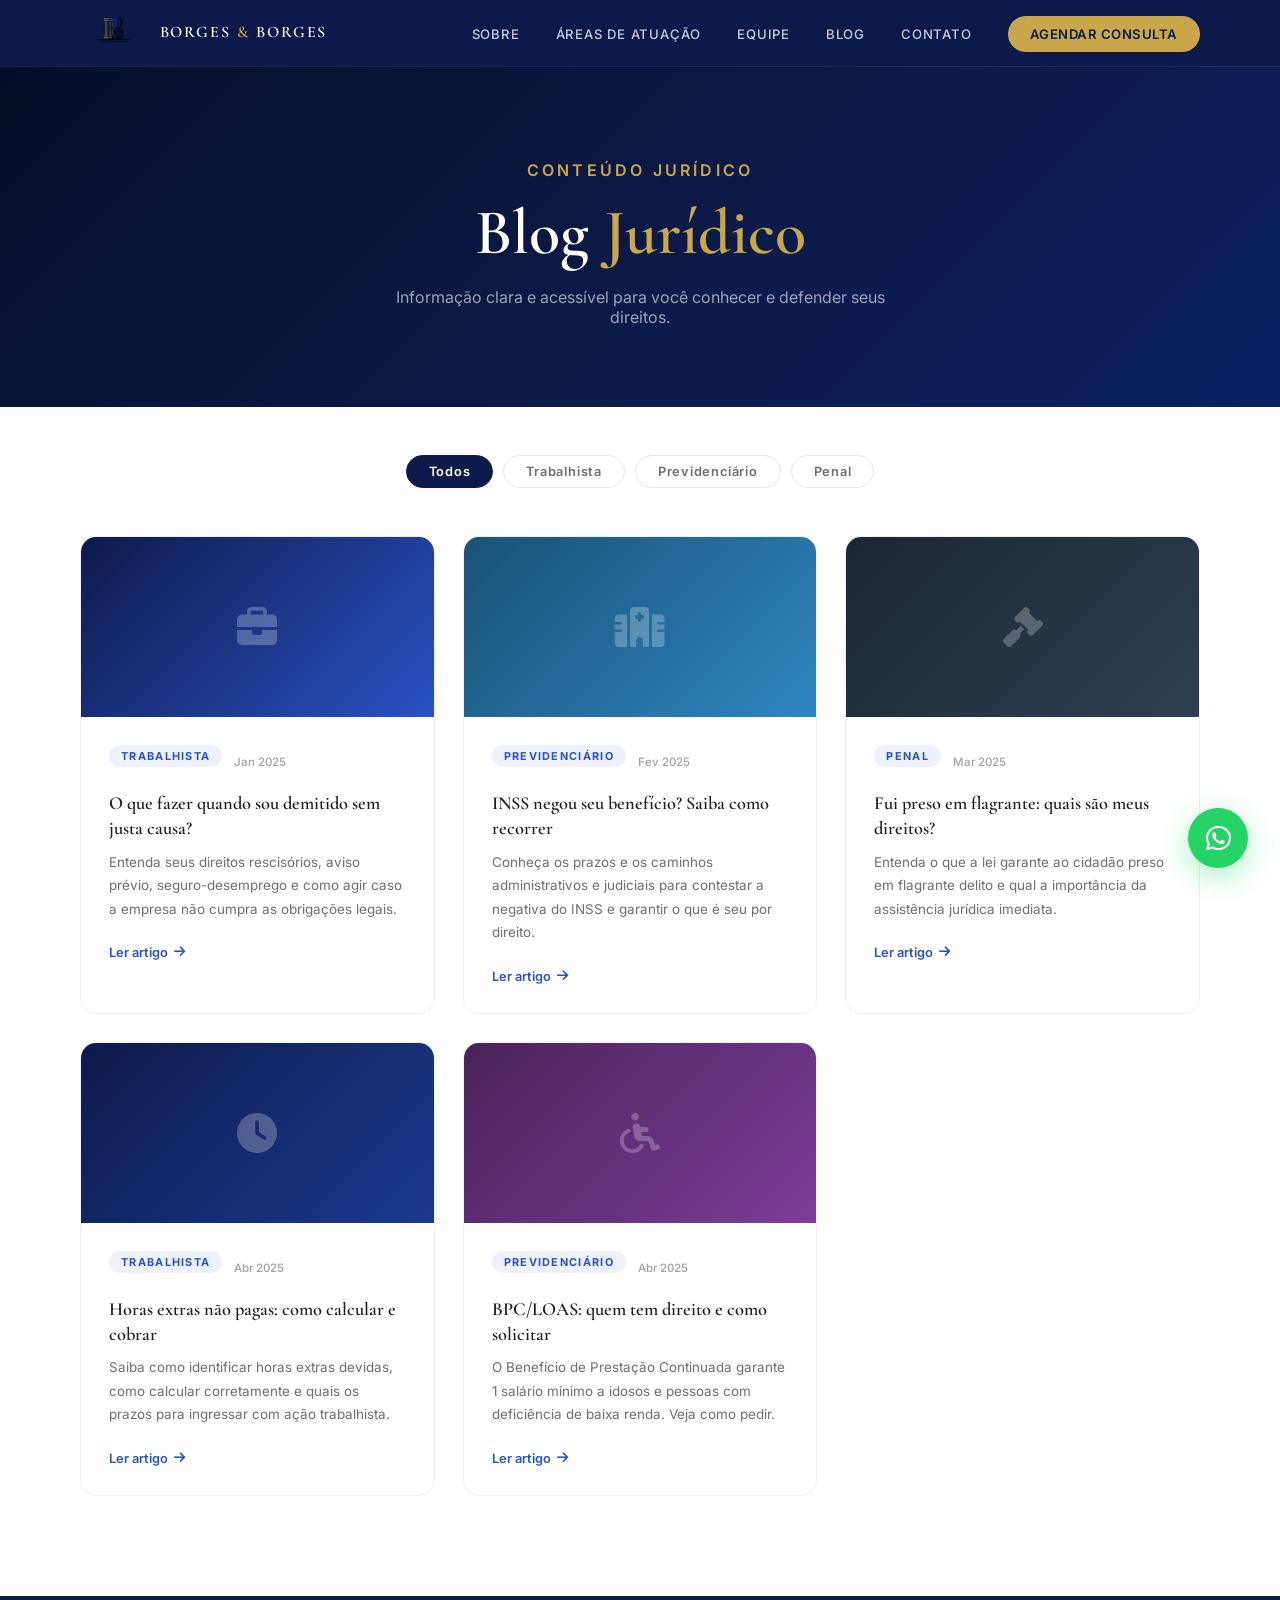
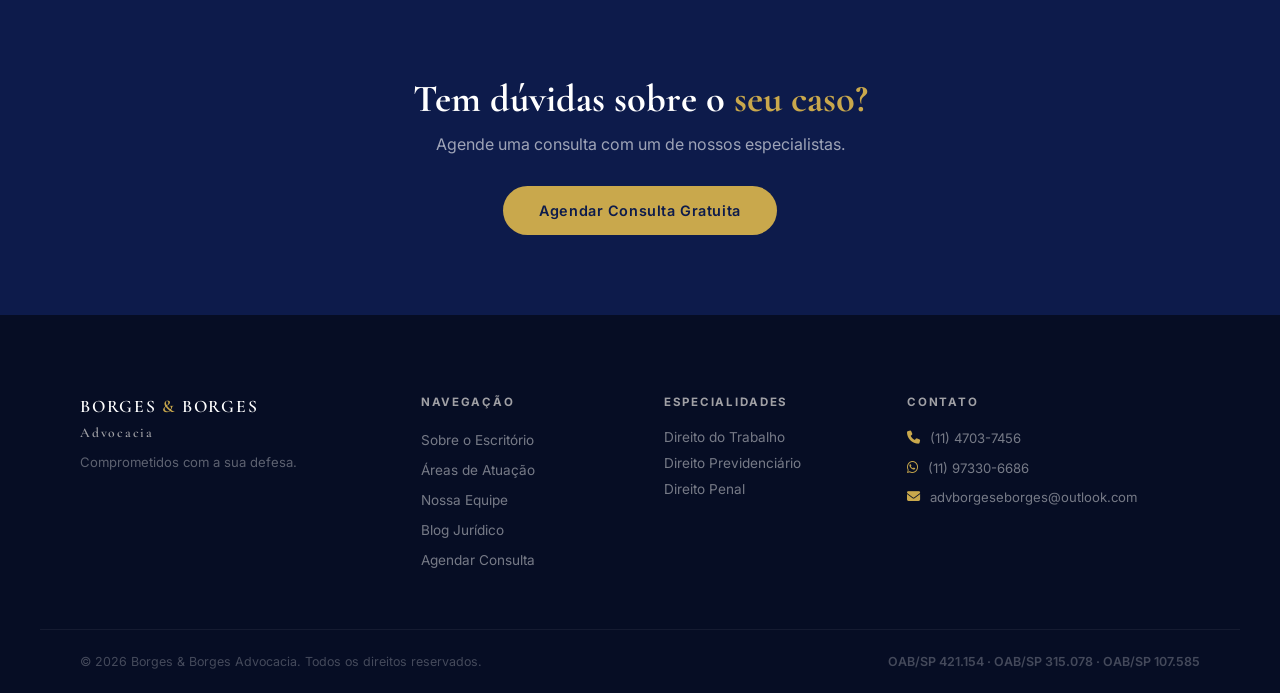
==== commit 0cb4b553: "Remover Direito do Consumidor das áreas de atuação Mantém apenas Trabalhista, Previdenciário e Penal" ====
--- a/blog.html
+++ b/blog.html
@@ -3,13 +3,13 @@
 <head>
   <meta charset="UTF-8" />
   <meta name="viewport" content="width=device-width, initial-scale=1.0" />
-  <meta name="description" content="Blog Jurídico — Borges & Borges Advocacia. Artigos sobre Direito do Trabalho, Previdenciário, Penal e do Consumidor." />
+  <meta name="description" content="Blog Jurídico — Borges & Borges Advocacia. Artigos sobre Direito do Trabalho, Previdenciário e Penal." />
   <title>Blog Jurídico — Borges & Borges Advocacia</title>
   <link rel="preconnect" href="https://fonts.googleapis.com" />
   <link rel="preconnect" href="https://fonts.gstatic.com" crossorigin />
   <link href="https://fonts.googleapis.com/css2?family=Cormorant+Garamond:ital,wght@0,300;0,400;0,500;0,600;0,700;1,400;1,600&family=Inter:wght@300;400;500;600&display=swap" rel="stylesheet" />
   <link rel="stylesheet" href="https://cdnjs.cloudflare.com/ajax/libs/font-awesome/6.5.0/css/all.min.css" />
-  <link rel="stylesheet" href="css/style.css" />
+  <link rel="stylesheet" href="css/style.css?v=20261002" />
   <style>
     /* Blog page extras */
     .blog-hero {
@@ -176,7 +176,6 @@
     <button class="filter-btn">Trabalhista</button>
     <button class="filter-btn">Previdenciário</button>
     <button class="filter-btn">Penal</button>
-    <button class="filter-btn">Consumidor</button>
   </div>
 
   <!-- Articles Grid -->
@@ -223,21 +222,6 @@
         </div>
         <h3>Fui preso em flagrante: quais são meus direitos?</h3>
         <p>Entenda o que a lei garante ao cidadão preso em flagrante delito e qual a importância da assistência jurídica imediata.</p>
-        <a href="#" class="blog-read-link">Ler artigo <i class="fas fa-arrow-right"></i></a>
-      </div>
-    </article>
-
-    <article class="blog-page-card reveal-up delay-1">
-      <div class="blog-page-img" style="background: linear-gradient(135deg, #1a4a2e, #1e8449);">
-        <i class="fas fa-user-shield"></i>
-      </div>
-      <div class="blog-page-body">
-        <div class="blog-page-meta">
-          <span class="blog-tag">Consumidor</span>
-          <span class="blog-page-date">Mar 2025</span>
-        </div>
-        <h3>Nome negativado indevidamente: como agir</h3>
-        <p>A inscrição indevida em cadastros como SPC e Serasa gera direito à indenização por danos morais. Saiba como proceder.</p>
         <a href="#" class="blog-read-link">Ler artigo <i class="fas fa-arrow-right"></i></a>
       </div>
     </article>
@@ -304,7 +288,6 @@
           <li>Direito do Trabalho</li>
           <li>Direito Previdenciário</li>
           <li>Direito Penal</li>
-          <li>Direito do Consumidor</li>
         </ul>
       </div>
       <div class="footer-contact">
--- a/css/style.css
+++ b/css/style.css
@@ -135,7 +135,6 @@
   padding: 10px 22px;
   border-radius: 50px;
   font-weight: 600 !important;
-  color: var(--navy) !important;
   letter-spacing: 0.04em !important;
   transition: all var(--transition) !important;
 }
@@ -273,7 +272,7 @@
   color: var(--dark);
   line-height: 1.15;
 }
-.section-title em { color: var(--blue); font-style: normal; }
+.section-title em { color: var(--gold); font-style: normal; }
 .section-title.light { color: var(--white); }
 .section-title.light em { color: var(--gold); }
 
@@ -434,15 +433,44 @@
   border-radius: var(--radius);
   overflow: hidden;
 }
-.sobre-img-bg {
+.sobre-quote {
   position: absolute; inset: 0;
   background: linear-gradient(135deg, var(--navy) 0%, var(--blue) 60%, var(--blue-light) 100%);
-  display: flex; align-items: center; justify-content: center;
-}
-.sobre-img-bg::after {
+  color: var(--white);
+  padding: 60px 40px;
+  border-radius: var(--radius);
+  display: flex;
+  flex-direction: column;
+  justify-content: center;
+  align-items: center;
+  text-align: center;
+  z-index: 1;
+}
+
+.sobre-quote::before {
   content: '';
   position: absolute; inset: 0;
   background: url("data:image/svg+xml,%3Csvg width='60' height='60' viewBox='0 0 60 60' xmlns='http://www.w3.org/2000/svg'%3E%3Cg fill='none' fill-rule='evenodd'%3E%3Cg fill='%23ffffff' fill-opacity='0.04'%3E%3Cpath d='M36 34v-4h-2v4h-4v2h4v4h2v-4h4v-2h-4zm0-30V0h-2v4h-4v2h4v4h2V6h4V4h-4zM6 34v-4H4v4H0v2h4v4h2v-4h4v-2H6zM6 4V0H4v4H0v2h4v4h2V6h4V4H6z'/%3E%3C/g%3E%3C/g%3E%3C/svg%3E");
+  border-radius: var(--radius);
+}
+
+.sobre-quote blockquote {
+  font-family: var(--font-serif);
+  font-size: 1.5rem;
+  font-weight: 600;
+  line-height: 1.4;
+  margin-bottom: 20px;
+  font-style: italic;
+  position: relative;
+  z-index: 2;
+}
+
+.quote-author {
+  font-size: 0.9rem;
+  color: rgba(255, 255, 255, 0.7);
+  font-weight: 500;
+  position: relative;
+  z-index: 2;
 }
 
 .sobre-badge {
@@ -503,7 +531,7 @@
 
 .areas-grid {
   display: grid;
-  grid-template-columns: repeat(4, 1fr);
+  grid-template-columns: repeat(3, 1fr);
   gap: 24px;
 }
 
@@ -1106,7 +1134,6 @@
 .hide-mobile { display: inline; }
 
 @media (max-width: 1100px) {
-  .areas-grid { grid-template-columns: repeat(2, 1fr); }
   .footer-top { grid-template-columns: 1fr 1fr; }
 }
 
@@ -1127,7 +1154,7 @@
   .section-container { padding: 80px 24px; }
   .stats-container { gap: 24px; }
   .stat-divider { display: none; }
-  .areas-grid { grid-template-columns: 1fr 1fr; gap: 16px; }
+  .areas-grid { grid-template-columns: 1fr; gap: 16px; }
   .footer-top { grid-template-columns: 1fr; padding: 60px 24px 40px; }
   .footer-bottom { padding: 20px 24px; flex-direction: column; text-align: center; }
   .hero-actions { flex-direction: column; align-items: center; }
